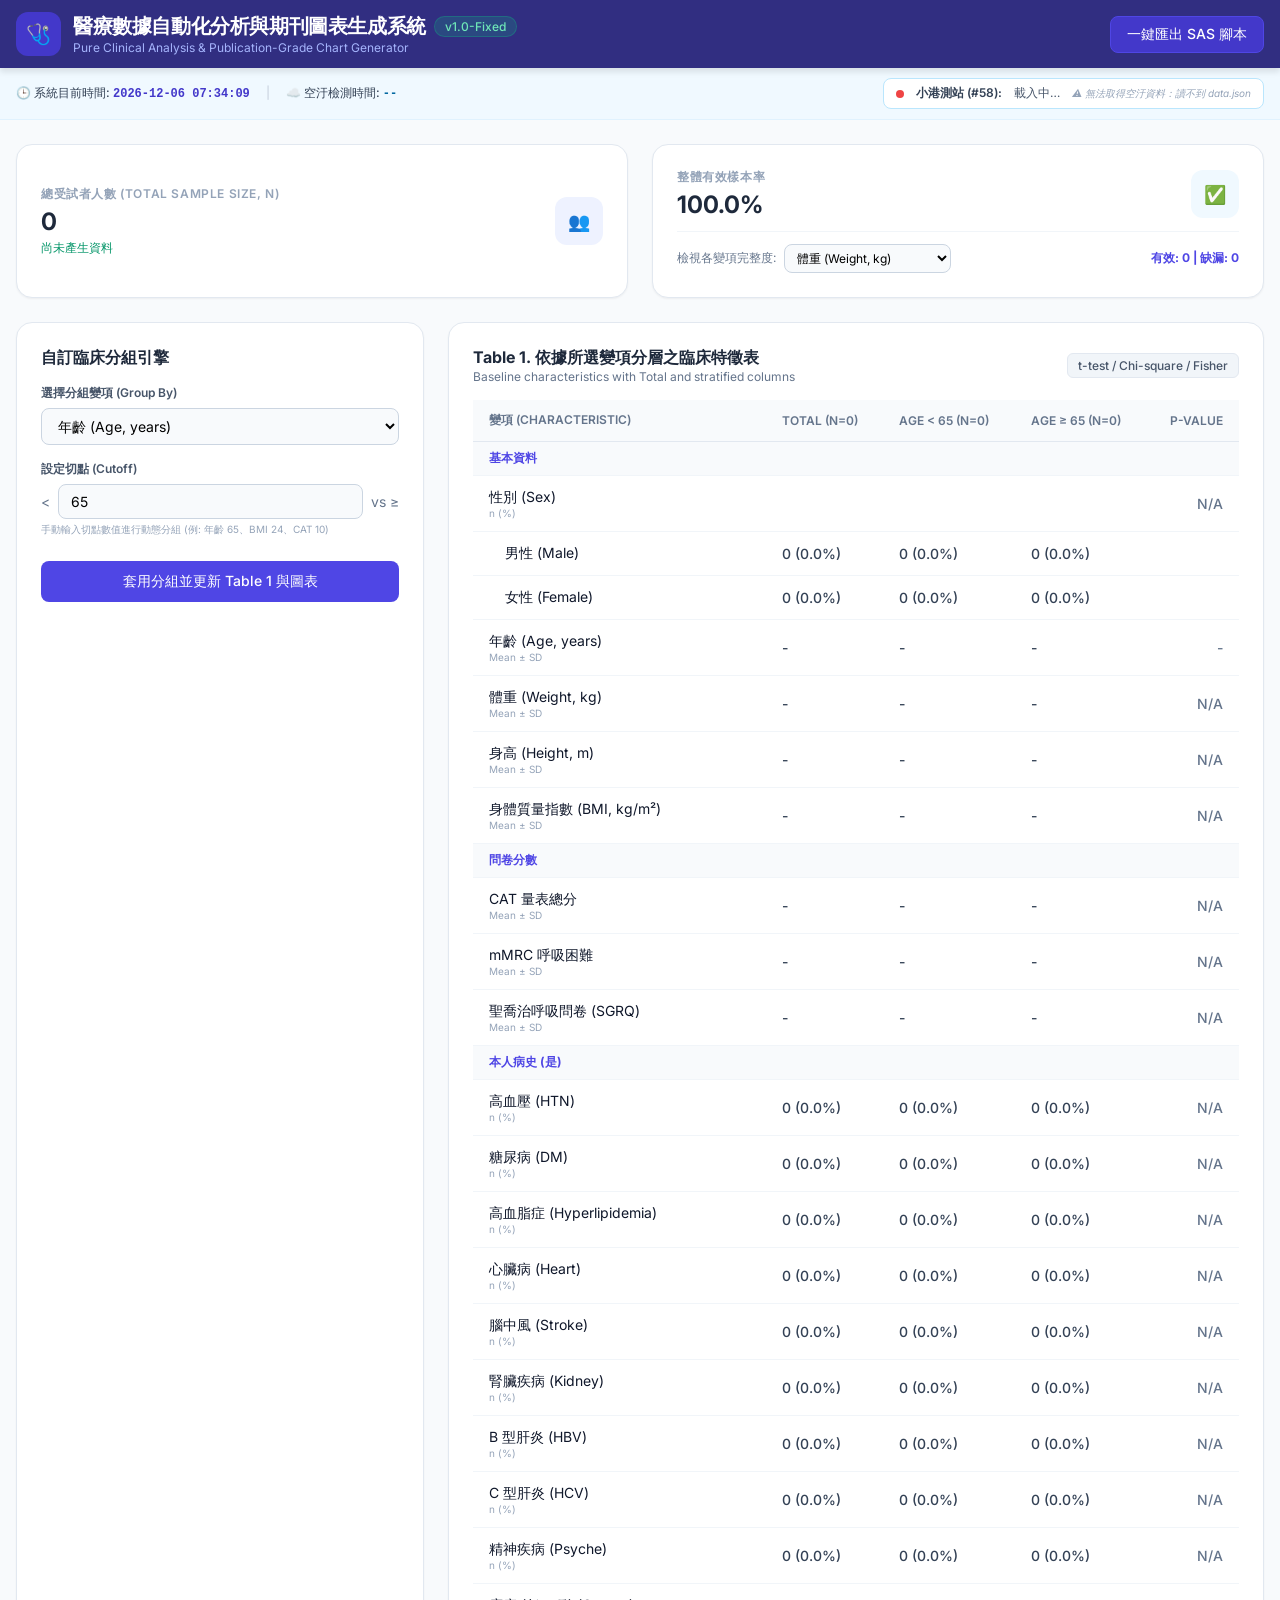
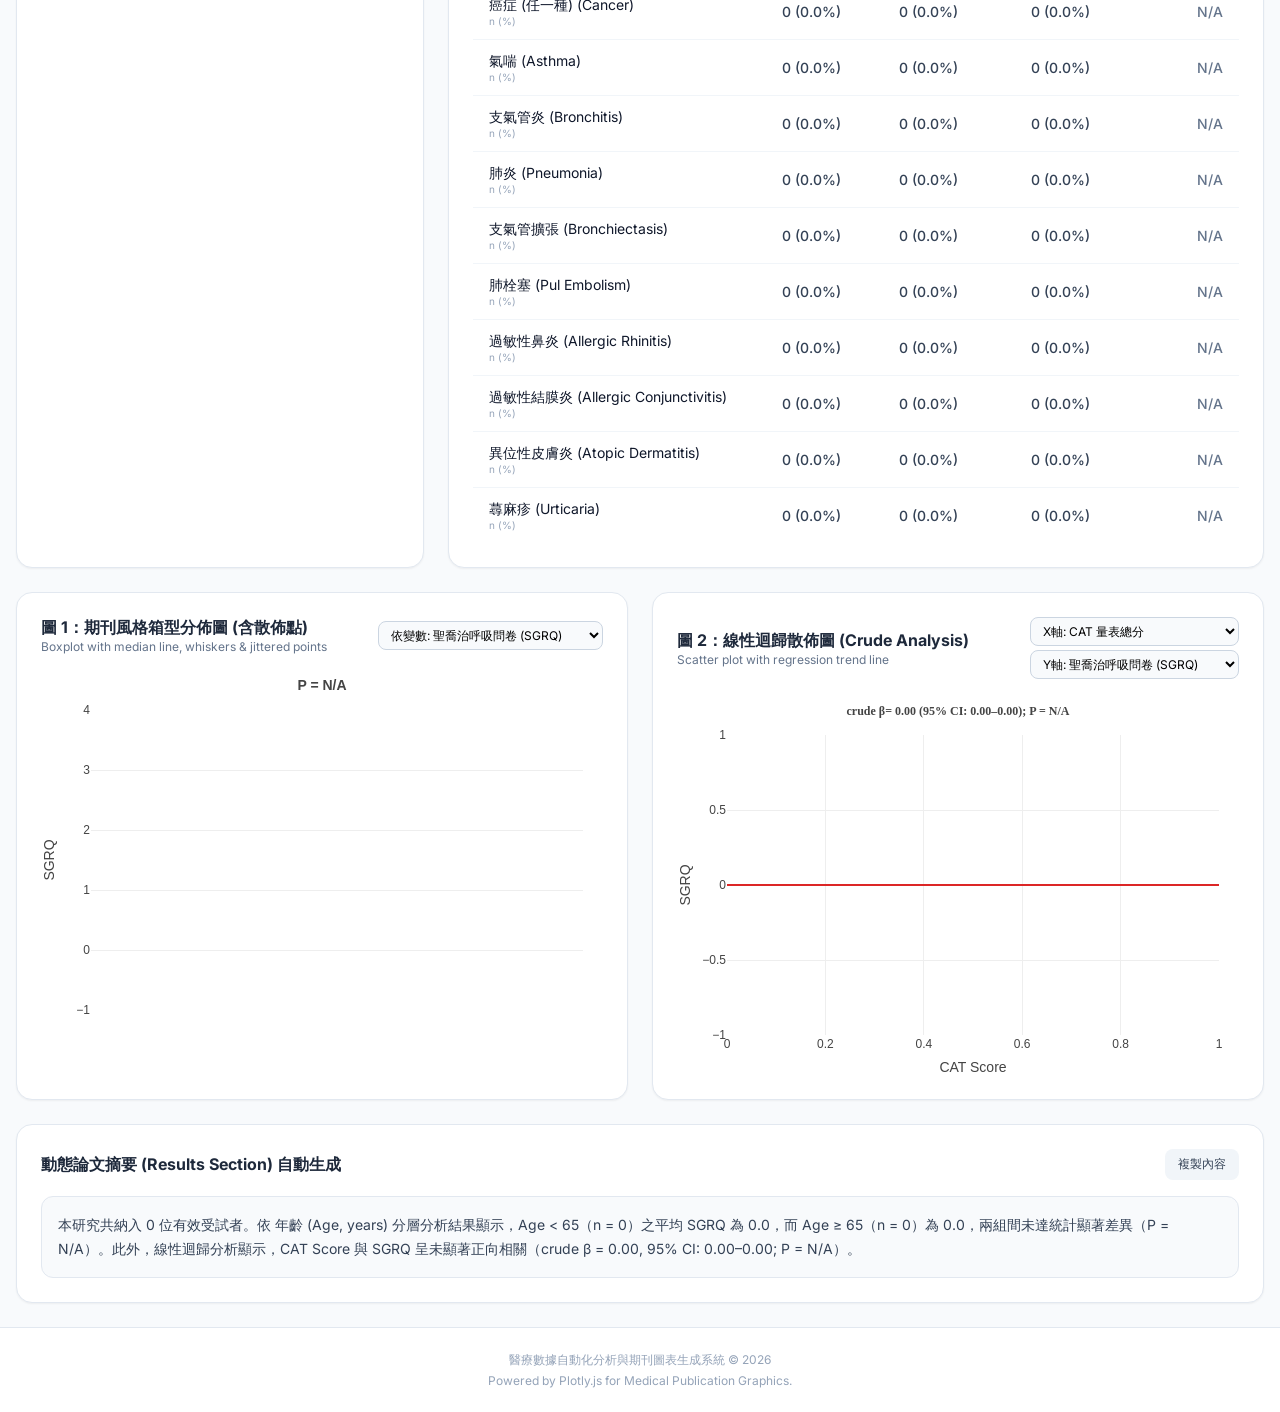
==== index.html @ a2cc1bfa "v1.0-mvp" ====
<!DOCTYPE html>
<html lang="zh-TW">

<head>
    <meta charset="UTF-8">
    <meta name="viewport" content="width=device-width, initial-scale=1.0">
    <title>醫療數據自動化分析與期刊圖表生成系統</title>
    <!-- Plotly.js：畫期刊圖表 -->
    <script src="https://cdn.plot.ly/plotly-2.27.0.min.js"></script>
    <!-- Google Fonts Inter：字型 -->
    <link href="https://fonts.googleapis.com/css2?family=Inter:wght@300;400;500;600;700&display=swap" rel="stylesheet">
    <!-- 所有外觀都寫在 style.css -->
    <link rel="stylesheet" href="style.css">
</head>

<body>

    <!-- 頂部導覽列 -->
    <header class="topbar">
        <div class="container topbar-inner">
            <div class="brand">
                <div class="brand-icon">🩺</div>
                <div>
                    <div class="brand-title-row">
                        <h1>醫療數據自動化分析與期刊圖表生成系統</h1>
                        <span class="version-badge">v1.0-Fixed</span>
                    </div>
                    <p class="brand-sub">Pure Clinical Analysis &amp; Publication-Grade Chart Generator</p>
                </div>
            </div>
            <div class="topbar-actions">
                <button onclick="exportSAS()" class="btn btn-dark">
                    一鍵匯出 SAS 腳本
                </button>
            </div>
        </div>
    </header>

    <!-- 時間與空汙看板 -->
    <div class="ticker">
        <div class="container ticker-inner">
            <div class="clocks">
                <span>🕒 系統目前時間: <strong id="sys-clock" class="mono clock-sys">--</strong></span>
                <span class="divider">|</span>
                <span>☁️ 空汙檢測時間: <strong id="env-clock" class="mono clock-env">--</strong></span>
            </div>
            <div id="aq-ticker" class="aq-box">
                <span id="aq-dot" class="aq-dot"></span>
                <span class="aq-site" id="aq-site">小港測站 (#58):</span>
                <!-- 各項數值（AQI、PM2.5、風速……）由 js/2_load_data.js 依 data.json 的資料自動排進來 -->
                <span id="aq-items" class="aq-items"><span>載入中…</span></span>
                <span id="aq-status" class="aq-status">載入中… (獨立環境看板，不納入臨床統計分析)</span>
            </div>
        </div>
    </div>

    <main class="container main">

        <!-- 兩張 KPI 卡片 -->
        <div class="grid grid-2">
            <div class="card kpi-card">
                <div>
                    <p class="kpi-label">總受試者人數 (Total Sample Size, N)</p>
                    <h3 class="kpi-value" id="kpi-total-n">--</h3>
                    <p class="kpi-note" id="data-updated">--</p>
                </div>
                <div class="kpi-icon icon-indigo">👥</div>
            </div>

            <div class="card">
                <div class="kpi-card">
                    <div>
                        <p class="kpi-label">整體有效樣本率</p>
                        <h3 class="kpi-value" id="kpi-valid-rate">--</h3>
                    </div>
                    <div class="kpi-icon icon-sky">✅</div>
                </div>
                <div class="quality-row">
                    <label>檢視各變項完整度:</label>
                    <select id="variable-quality-select" onchange="updateQualityDisplay()" class="select-sm">
                        <!-- 選項由 js/2_load_data.js 依變項清單自動產生 -->
                    </select>
                    <span id="quality-detail-text" class="quality-detail">有效: -- | 缺漏: --</span>
                </div>
            </div>
        </div>

        <!-- 分組控制 + Table 1 -->
        <div class="grid grid-workspace">

            <!-- 左：自訂臨床分組引擎 -->
            <div class="card">
                <h2 class="card-title">自訂臨床分組引擎</h2>

                <div class="field">
                    <label class="field-label">選擇分組變項 (Group By)</label>
                    <select id="strat-var" onchange="onStratVarChange()" class="input">
                        <!-- 選項由 js/2_load_data.js 依變項清單自動產生 -->
                    </select>
                </div>

                <div class="field" id="cutoff-container">
                    <label class="field-label" id="cutoff-label">設定切點 (Cutoff)</label>
                    <div class="cutoff-row">
                        <span>&lt;</span>
                        <input type="number" id="strat-cutoff" value="65" class="input">
                        <span>vs&nbsp;&ge;</span>
                    </div>
                    <p class="hint">手動輸入切點數值進行動態分組 (例: 年齡 65、BMI 24、CAT 10)</p>
                </div>

                <button onclick="applyStratification()" class="btn btn-primary btn-block">
                    套用分組並更新 Table 1 與圖表
                </button>
            </div>

            <!-- 右：Table 1 -->
            <div class="card">
                <div class="card-head">
                    <div>
                        <h2 class="card-title" id="table1-title">Table 1. 依據所選變項分層之臨床特徵表</h2>
                        <p class="card-sub">Baseline characteristics with Total and stratified columns</p>
                    </div>
                    <span class="tag">t-test / Chi-square / Fisher</span>
                </div>

                <div class="table-wrap custom-scroll">
                    <table class="data-table">
                        <thead>
                            <tr>
                                <th>變項 (Characteristic)</th>
                                <th id="th-total">Total (N=--)</th>
                                <th id="th-group1">Group 1</th>
                                <th id="th-group2">Group 2</th>
                                <th class="text-right">P-value</th>
                            </tr>
                        </thead>
                        <tbody id="table1-body">
                            <!-- 由 js/4_table1.js 填入 -->
                        </tbody>
                    </table>
                </div>
            </div>
        </div>

        <!-- 兩張期刊圖 -->
        <div class="grid grid-2">

            <div class="card">
                <div class="card-head">
                    <div>
                        <h2 class="card-title">圖 1：期刊風格箱型分佈圖 (含散佈點)</h2>
                        <p class="card-sub">Boxplot with median line, whiskers &amp; jittered points</p>
                    </div>
                    <select id="chart1-outcome" onchange="updateCharts()" class="select-sm">
                        <!-- 選項由 js/2_load_data.js 自動產生 -->
                    </select>
                </div>
                <div id="journalBoxChart" class="chart"></div>
            </div>

            <div class="card">
                <div class="card-head">
                    <div>
                        <h2 class="card-title">圖 2：線性迴歸散佈圖 (Crude Analysis)</h2>
                        <p class="card-sub">Scatter plot with regression trend line</p>
                    </div>
                    <div class="select-stack">
                        <select id="chart2-xvar" onchange="updateCharts()" class="select-sm"></select>
                        <select id="chart2-yvar" onchange="updateCharts()" class="select-sm"></select>
                    </div>
                </div>
                <div id="journalScatterChart" class="chart"></div>
            </div>
        </div>

        <!-- 動態論文摘要 -->
        <div class="card">
            <div class="card-head">
                <h2 class="card-title">動態論文摘要 (Results Section) 自動生成</h2>
                <button onclick="copyAbstract()" class="btn btn-light btn-sm">
                    複製內容
                </button>
            </div>
            <div class="abstract-box" id="abstract-text">
                <!-- 由 js/5_charts.js 填入 -->
            </div>
        </div>

    </main>

    <footer class="footer">
        <p>醫療數據自動化分析與期刊圖表生成系統 &copy; 2026</p>
        <p>Powered by Plotly.js for Medical Publication Graphics.</p>
    </footer>

    <!-- 網頁的功能 -->
    <!-- 程式分成 6 個小檔案，順序不能換：後面的檔案會用到前面檔案的東西 -->
    <script src="js/1_variables.js"></script> <!-- 問卷變項清單 -->
    <script src="js/2_load_data.js"></script> <!-- 開網頁、讀 data.json、空汙看板 -->
    <script src="js/3_statistics.js"></script> <!-- 統計公式（不用看懂） -->
    <script src="js/4_table1.js"></script> <!-- 分組、Table 1、資料完整度 -->
    <script src="js/5_charts.js"></script> <!-- 兩張圖 + 自動摘要 -->
    <script src="js/6_export.js"></script> <!-- 匯出 SAS、複製摘要 -->
</body>

</html>
---- style.css ----
/* ===== 基本設定 ===== */
* {
    box-sizing: border-box;
}

body {
    margin: 0;
    font-family: 'Inter', 'Microsoft JhengHei', sans-serif;
    /* 英文用 Inter，中文用微軟正黑體 */
    background: #f8fafc;
    color: #1e293b;
    min-height: 100vh;
    display: flex;
    flex-direction: column;
}

h1,
h2,
h3,
p {
    margin: 0;
}

button,
input,
select {
    font-family: inherit;
}

button {
    cursor: pointer;
}

.mono {
    font-family: Consolas, 'Courier New', monospace;
}

.text-right {
    text-align: right;
}

.accent {
    color: #4f46e5;
}

.container {
    max-width: 1280px;
    margin: 0 auto;
    padding-left: 16px;
    padding-right: 16px;
    width: 100%;
}

/* ===== 頂部導覽列 ===== */
.topbar {
    background: #312e81;
    color: white;
    box-shadow: 0 4px 6px rgba(0, 0, 0, .1);
    position: sticky;
    top: 0;
    z-index: 50;
}

.topbar-inner {
    padding-top: 12px;
    padding-bottom: 12px;
    display: flex;
    flex-wrap: wrap;
    justify-content: space-between;
    align-items: center;
    gap: 12px;
}

.brand {
    display: flex;
    align-items: center;
    gap: 12px;
}

.brand-icon {
    background: #4338ca;
    padding: 10px;
    border-radius: 12px;
    color: #c7d2fe;
    font-size: 20px;
}

.brand-title-row {
    display: flex;
    align-items: center;
    gap: 8px;
    flex-wrap: wrap;
}

.brand h1 {
    font-size: 20px;
    font-weight: 700;
    letter-spacing: -0.02em;
}

.version-badge {
    background: rgba(16, 185, 129, .2);
    color: #6ee7b7;
    font-size: 12px;
    padding: 2px 10px;
    border-radius: 999px;
    border: 1px solid rgba(16, 185, 129, .3);
    font-weight: 500;
}

.brand-sub {
    font-size: 12px;
    color: #a5b4fc;
}

.topbar-actions {
    display: flex;
    gap: 12px;
    flex-wrap: wrap;
}

/* ===== 按鈕 ===== */
.btn {
    display: inline-flex;
    align-items: center;
    justify-content: center;
    gap: 8px;
    font-size: 14px;
    font-weight: 500;
    padding: 8px 16px;
    border-radius: 8px;
    border: 1px solid transparent;
    transition: background .15s;
}

.btn-dark {
    background: #4338ca;
    color: white;
    border-color: #4f46e5;
}

.btn-dark:hover {
    background: #4f46e5;
}

.btn-primary {
    background: #4f46e5;
    color: white;
}

.btn-primary:hover {
    background: #4338ca;
}

.btn-light {
    background: #f1f5f9;
    color: #334155;
}

.btn-light:hover {
    background: #e2e8f0;
}

.btn-block {
    width: 100%;
    padding: 10px;
    margin-top: 8px;
}

.btn-sm {
    font-size: 12px;
    padding: 6px 12px;
}

/* ===== 時間與空汙看板 ===== */
.ticker {
    background: #f0f9ff;
    border-bottom: 1px solid #e0f2fe;
    color: #0c4a6e;
    padding: 10px 0;
    font-size: 12px;
}

.ticker-inner {
    display: flex;
    flex-wrap: wrap;
    align-items: center;
    justify-content: space-between;
    gap: 8px;
}

.clocks {
    display: flex;
    gap: 16px;
    font-weight: 500;
    color: #334155;
    flex-wrap: wrap;
}

.divider {
    color: #cbd5e1;
}

.clock-sys {
    color: #4338ca;
}

.clock-env {
    color: #0369a1;
}

.aq-box {
    display: flex;
    flex-wrap: wrap;
    align-items: center;
    gap: 12px;
    background: white;
    padding: 6px 12px;
    border-radius: 8px;
    border: 1px solid #bae6fd;
    color: #475569;
}

.aq-box strong {
    color: #4f46e5;
}

.aq-site {
    font-weight: 600;
    color: #334155;
}

.aq-status {
    color: #94a3b8;
    font-style: italic;
    font-size: 10px;
}

/* 小圓點：灰=載入中、綠=成功、紅=失敗 */
.aq-dot {
    display: inline-block;
    width: 8px;
    height: 8px;
    border-radius: 50%;
    background: #cbd5e1;
    animation: pulse 2s infinite;
}

.aq-dot.ok {
    background: #10b981;
}

.aq-dot.error {
    background: #ef4444;
    animation: none;
}

@keyframes pulse {
    50% {
        opacity: .5;
    }
}

/* ===== 主要版面 ===== */
.main {
    padding-top: 24px;
    padding-bottom: 24px;
    flex-grow: 1;
    display: flex;
    flex-direction: column;
    gap: 24px;
}

.grid {
    display: grid;
    gap: 24px;
    grid-template-columns: 1fr;
}

@media (min-width: 1024px) {
    .grid-2 {
        grid-template-columns: 1fr 1fr;
    }

    .grid-workspace {
        grid-template-columns: 1fr 2fr;
    }
}

.card {
    background: white;
    padding: 24px;
    border-radius: 16px;
    border: 1px solid #e2e8f0;
    box-shadow: 0 1px 2px rgba(0, 0, 0, .05);
    min-width: 0;
}

.card-head {
    display: flex;
    flex-wrap: wrap;
    justify-content: space-between;
    align-items: center;
    gap: 8px;
    margin-bottom: 16px;
}

.card-title {
    font-size: 16px;
    font-weight: 700;
    color: #1e293b;
    display: flex;
    align-items: center;
    gap: 8px;
}

.card>.card-title {
    margin-bottom: 16px;
}

.card-sub {
    font-size: 12px;
    color: #64748b;
}

.tag {
    background: #f1f5f9;
    color: #475569;
    font-size: 12px;
    padding: 4px 10px;
    border-radius: 6px;
    border: 1px solid #e2e8f0;
    font-weight: 500;
}

/* ===== KPI 卡片 ===== */
.kpi-card {
    display: flex;
    align-items: center;
    justify-content: space-between;
}

.kpi-label {
    font-size: 12px;
    font-weight: 600;
    text-transform: uppercase;
    letter-spacing: .05em;
    color: #94a3b8;
}

.kpi-value {
    font-size: 24px;
    font-weight: 700;
    margin-top: 4px;
}

.kpi-note {
    font-size: 12px;
    color: #059669;
    margin-top: 4px;
    font-weight: 500;
}

.kpi-icon {
    width: 48px;
    height: 48px;
    border-radius: 12px;
    display: flex;
    align-items: center;
    justify-content: center;
    font-size: 18px;
}

.icon-indigo {
    background: #eef2ff;
    color: #4f46e5;
}

.icon-sky {
    background: #f0f9ff;
    color: #0284c7;
}

.quality-row {
    margin-top: 12px;
    padding-top: 12px;
    border-top: 1px solid #f1f5f9;
    display: flex;
    align-items: center;
    gap: 8px;
    flex-wrap: wrap;
    font-size: 12px;
    color: #64748b;
}

.quality-detail {
    font-weight: 700;
    color: #4f46e5;
    margin-left: auto;
}

/* ===== 表單元件 ===== */
.field {
    margin-bottom: 16px;
}

.field-label {
    display: block;
    font-size: 12px;
    font-weight: 600;
    color: #475569;
    margin-bottom: 6px;
}

.input {
    width: 100%;
    background: #f8fafc;
    border: 1px solid #cbd5e1;
    border-radius: 8px;
    padding: 8px 12px;
    font-size: 14px;
}

.input:focus,
.select-sm:focus {
    outline: none;
    border-color: #4f46e5;
    box-shadow: 0 0 0 2px rgba(79, 70, 229, .3);
}

.select-sm {
    font-size: 12px;
    background: #f8fafc;
    border: 1px solid #cbd5e1;
    border-radius: 8px;
    padding: 5px 8px;
}

.select-stack {
    display: flex;
    flex-direction: column;
    gap: 4px;
}

.cutoff-row {
    display: flex;
    align-items: center;
    gap: 8px;
    font-size: 14px;
    color: #64748b;
}

.cutoff-row span {
    white-space: nowrap;
}

.hint {
    font-size: 10px;
    color: #94a3b8;
    margin-top: 4px;
}

/* ===== Table 1 ===== */
.table-wrap {
    overflow-x: auto;
}

.data-table {
    width: 100%;
    min-width: 650px;
    border-collapse: collapse;
    text-align: left;
}

.data-table th {
    padding: 12px 16px;
    font-size: 12px;
    font-weight: 600;
    text-transform: uppercase;
    color: #64748b;
    background: #f8fafc;
    border-bottom: 1px solid #e2e8f0;
}

.data-table td {
    padding: 12px 16px;
    font-size: 14px;
    font-weight: 500;
    color: #334155;
    border-top: 1px solid #f1f5f9;
}

.data-table tbody tr:hover {
    background: rgba(248, 250, 252, .5);
}

.data-table td.label {
    color: #0f172a;
    font-weight: 400;
}

.data-table td.sub-row {
    padding-left: 32px;
}

/* 男性、女性往右縮，表示屬於「性別」 */
.cell-sub {
    display: block;
    font-size: 10px;
    color: #94a3b8;
}

.row-highlight {
    background: rgba(238, 242, 255, .4);
}

.row-highlight td {
    font-weight: 700;
}

.row-highlight td.label {
    font-weight: 600;
    color: #312e81;
}

.p-sig {
    color: #4f46e5;
    font-weight: 700;
}

.p-ns {
    color: #64748b;
}

/* 表格橫向捲軸 */
.custom-scroll::-webkit-scrollbar {
    height: 8px;
}

.custom-scroll::-webkit-scrollbar-track {
    background: #f1f5f9;
    border-radius: 4px;
}

.custom-scroll::-webkit-scrollbar-thumb {
    background: #cbd5e1;
    border-radius: 4px;
}

.custom-scroll::-webkit-scrollbar-thumb:hover {
    background: #94a3b8;
}

/* ===== 圖表與摘要 ===== */
.chart {
    width: 100%;
    height: 380px;
}

.abstract-box {
    background: #f8fafc;
    padding: 16px;
    border-radius: 12px;
    border: 1px solid #e2e8f0;
    color: #334155;
    font-size: 14px;
    line-height: 1.7;
}

/* ===== 頁尾 ===== */
.footer {
    background: white;
    border-top: 1px solid #e2e8f0;
    padding: 24px 0;
    text-align: center;
    font-size: 12px;
    color: #94a3b8;
}

.footer p+p {
    margin-top: 4px;
}

/* Table 1 分段標題列（基本資料 / 問卷分數 / 本人病史） */
.data-table tr.section-row td {
    background: #f8fafc;
    font-size: 12px;
    font-weight: 700;
    color: #4f46e5;
    padding-top: 8px;
    padding-bottom: 8px;
}

/* 空汙看板的各項數值：直接排在白色框裡，跟其他字一起換行 */
.aq-items {
    display: contents;
}
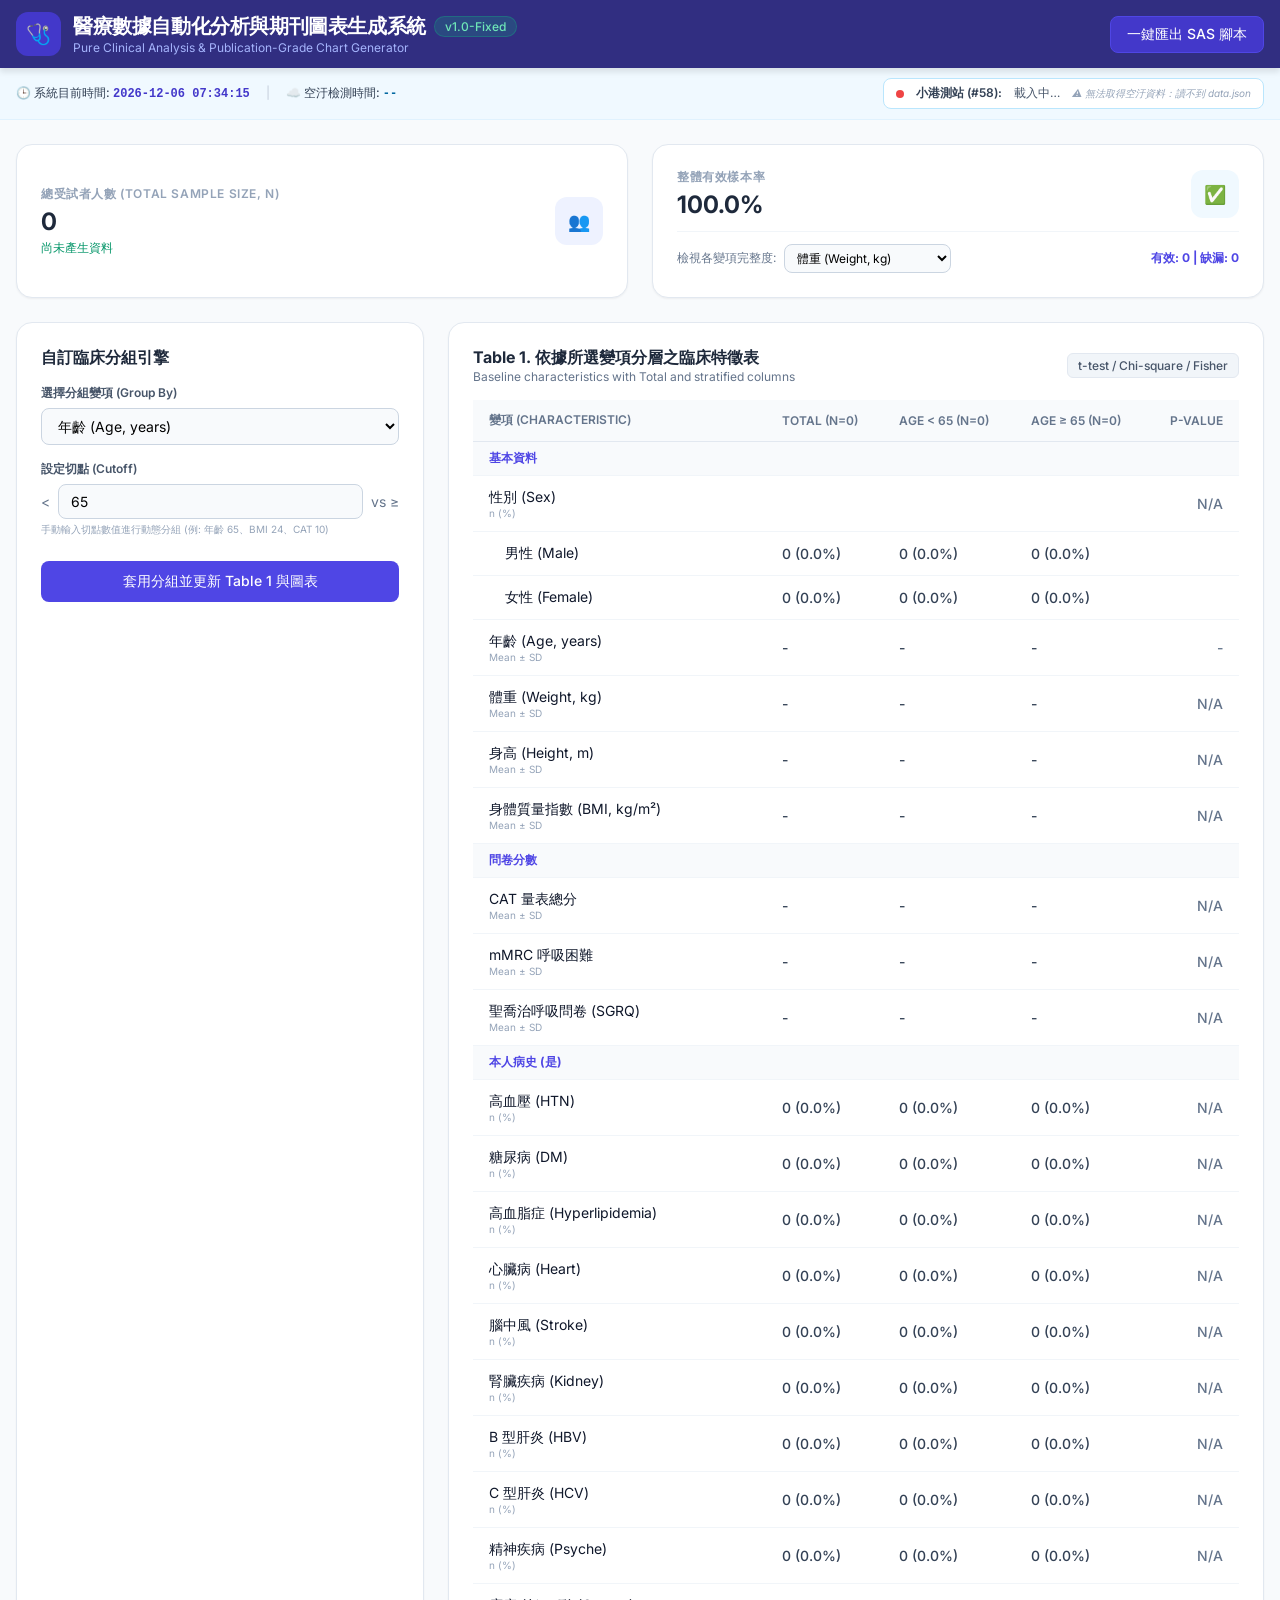
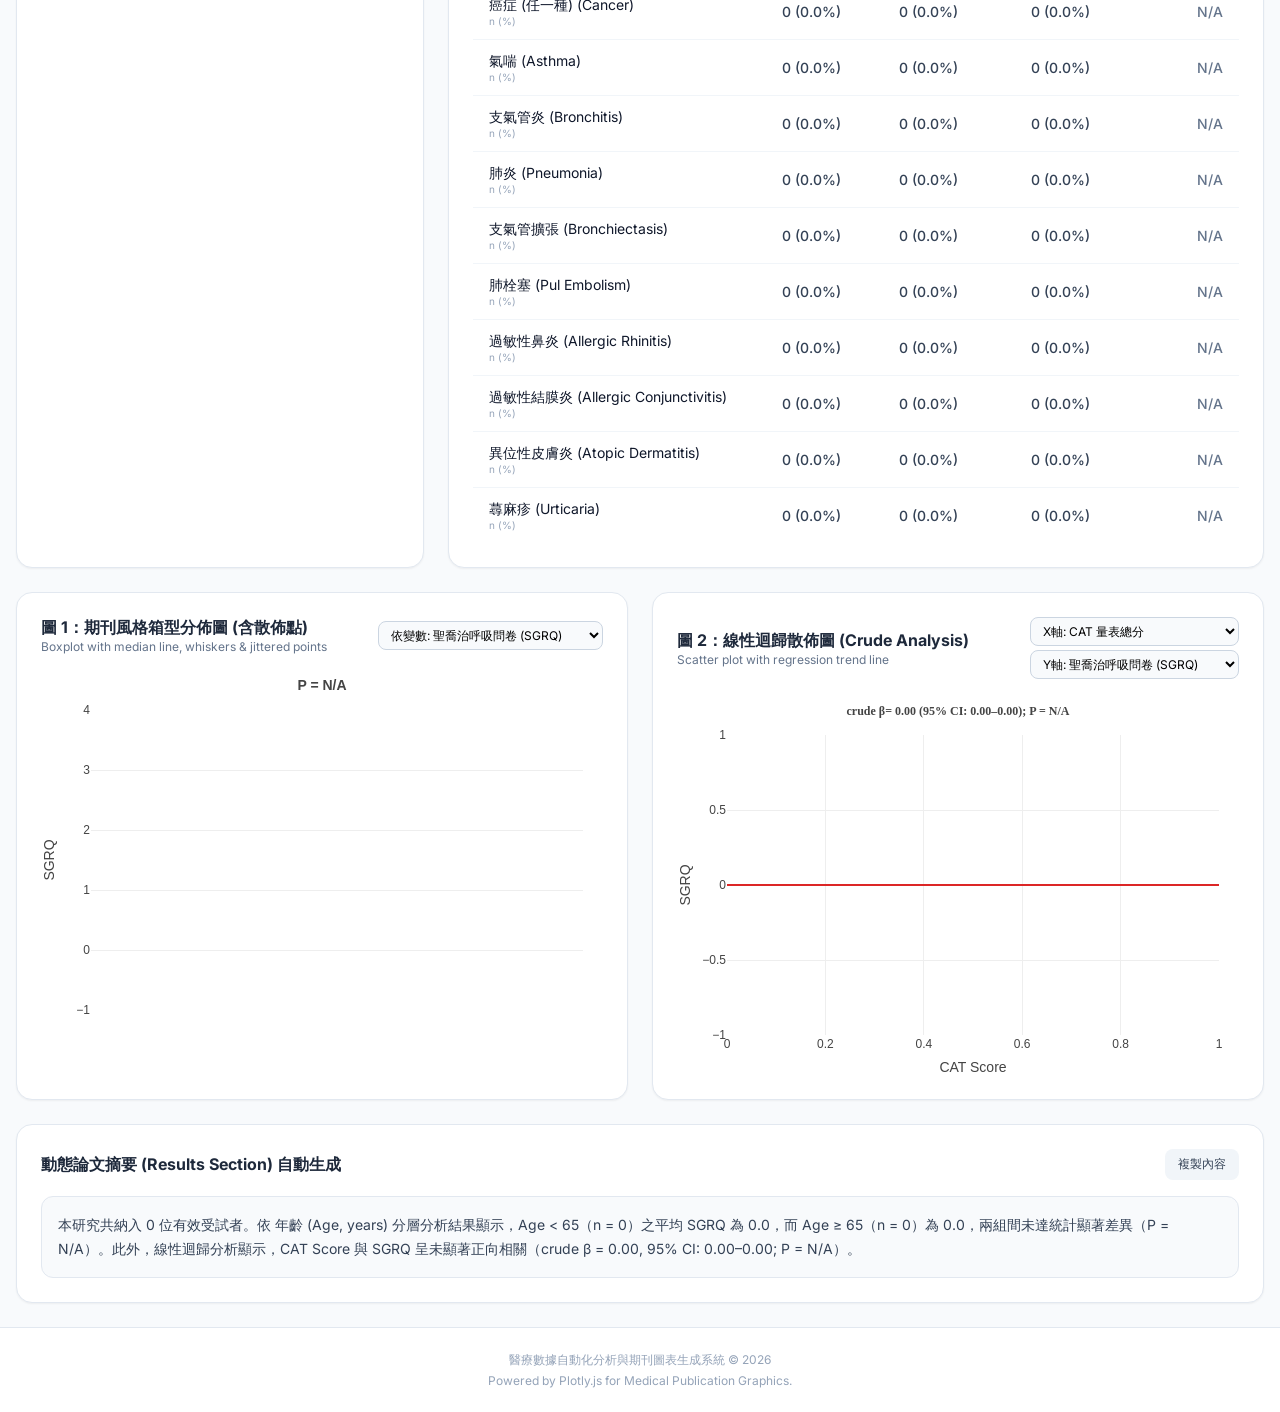
==== commit c3634e29: "刪除圖三熱圖，避免摘要異常" ====
--- a/index.html
+++ b/index.html
@@ -200,7 +200,7 @@
     <script src="js/2_load_data.js"></script> <!-- 開網頁、讀 data.json、空汙看板 -->
     <script src="js/3_statistics.js"></script> <!-- 統計公式（不用看懂） -->
     <script src="js/4_table1.js"></script> <!-- 分組、Table 1、資料完整度 -->
-    <script src="js/5_charts.js"></script> <!-- 兩張圖 + 自動摘要 -->
+    <script src="js/5_charts.js"></script> <!-- 三張圖 + 自動摘要 -->
     <script src="js/6_export.js"></script> <!-- 匯出 SAS、複製摘要 -->
 </body>
 
